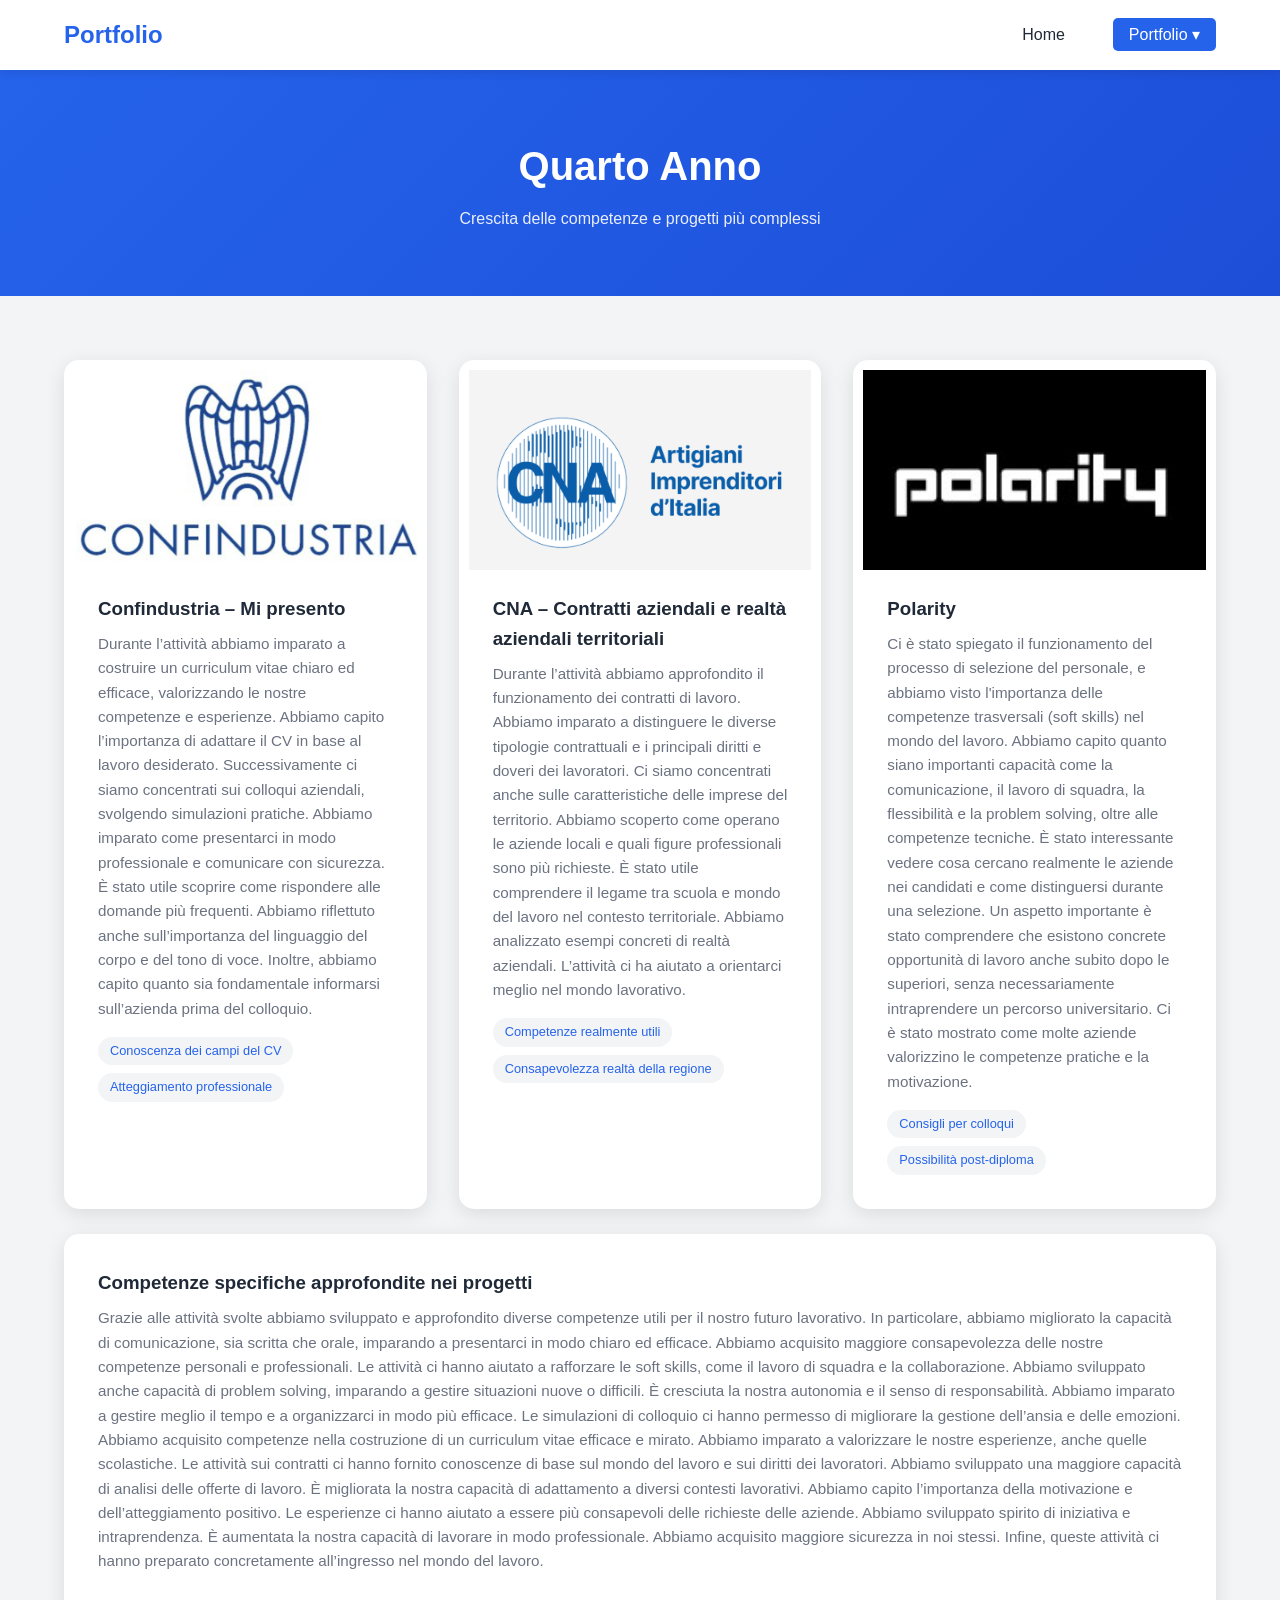
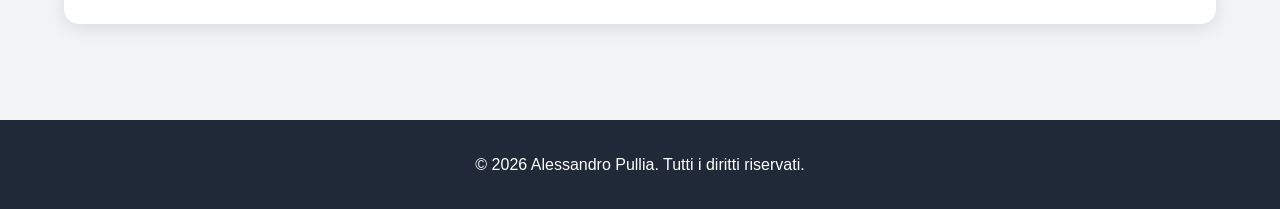
==== quartoAnno.html @ db017f82 "Add files via upload" ====
<!DOCTYPE html>
<html lang="it">
<head>
    <meta charset="UTF-8">
    <meta name="viewport" content="width=device-width, initial-scale=1.0">
    <title>Quarto Anno | Portfolio</title>
        <link rel="stylesheet" href="style.css">
</head>
<body>
    <header>
        <nav class="navbar">
            <div class="logo">Portfolio</div>
            <ul class="nav-links">
                <li><a href="index.html">Home</a></li>
                <li class="dropdown">
                    <a href="#" class="active">Portfolio ▾</a>
                    <ul class="dropdown-menu">
                        <li><a href="terzoAnno.html">Terzo Anno</a></li>
                        <li><a href="quartoAnno.html">Quarto Anno</a></li>
                        <li><a href="quintoAnno.html">Quinto Anno</a></li>
                    </ul>
                </li>
            </ul>
        </nav>
    </header>

    <section class="page-header">
        <h1>Quarto Anno</h1>
        <p>Crescita delle competenze e progetti più complessi</p>
    </section>

    <section class="projects-section">
        <div class="projects-grid">
            
            <div class="project-card">
                <div class="project-image">
                    <img src="Confindustria.png" alt="Progetto 4">
                </div>
                <div class="project-info">
                    <h3>Confindustria – Mi presento</h3>
                    <p>Durante l’attività abbiamo imparato a costruire un curriculum vitae chiaro ed efficace, valorizzando le nostre competenze e esperienze.
                    Abbiamo capito l’importanza di adattare il CV in base al lavoro desiderato.
                    Successivamente ci siamo concentrati sui colloqui aziendali, svolgendo simulazioni pratiche.
                    Abbiamo imparato come presentarci in modo professionale e comunicare con sicurezza.
                    È stato utile scoprire come rispondere alle domande più frequenti.
                    Abbiamo riflettuto anche sull’importanza del linguaggio del corpo e del tono di voce.
                    Inoltre, abbiamo capito quanto sia fondamentale informarsi sull’azienda prima del colloquio.</p>
                    <div class="project-tags">
                        <span class="tag">Conoscenza dei campi del CV</span>
                        <span class="tag">Atteggiamento professionale</span>
                    </div>
                </div>
            </div>

            <div class="project-card">
                <div class="project-image">
                    <img src="cna.png" alt="Progetto 5">
                </div>
                <div class="project-info">
                    <h3>CNA – Contratti aziendali e realtà aziendali territoriali</h3>
                    <p>Durante l’attività abbiamo approfondito il funzionamento dei contratti di lavoro.
                    Abbiamo imparato a distinguere le diverse tipologie contrattuali e i principali diritti e doveri dei lavoratori.
                    Ci siamo concentrati anche sulle caratteristiche delle imprese del territorio.
                    Abbiamo scoperto come operano le aziende locali e quali figure professionali sono più richieste.
                    È stato utile comprendere il legame tra scuola e mondo del lavoro nel contesto territoriale.
                    Abbiamo analizzato esempi concreti di realtà aziendali.
                    L’attività ci ha aiutato a orientarci meglio nel mondo lavorativo.</p>
                    <div class="project-tags">
                        <span class="tag">Competenze realmente utili</span>
                        <span class="tag">Consapevolezza realtà della regione</span>
                    </div>
                </div>
            </div>

            <div class="project-card">
                <div class="project-image">
                    <img src="Polarity.png" alt="Progetto 6">
                </div>
                <div class="project-info">
                    <h3>Polarity</h3>
                    <p>
                    Ci è stato spiegato il funzionamento del processo di selezione del personale, e abbiamo visto l'importanza delle competenze 
                    trasversali (soft skills) nel mondo del lavoro.
                    Abbiamo capito quanto siano importanti capacità come la comunicazione, il lavoro di squadra, la flessibilità e la 
                    problem solving, oltre alle competenze tecniche.
                    È stato interessante vedere cosa cercano realmente le aziende nei candidati e come distinguersi durante una selezione.
                    Un aspetto importante è stato comprendere che esistono concrete opportunità di lavoro anche subito dopo le superiori, 
                    senza necessariamente intraprendere un percorso universitario.
                    Ci è stato mostrato come molte aziende valorizzino le competenze pratiche e la motivazione.</p>
                    <div class="project-tags">
                        <span class="tag">Consigli per colloqui</span>
                        <span class="tag">Possibilità post-diploma</span>
                    </div>
                </div>
            </div>

        </div>

        <br>
        <div class="project-card">
                <div class="project-info">
                    <h3>Competenze specifiche approfondite nei progetti</h3>
                    <p>
                        Grazie alle attività svolte abbiamo sviluppato e approfondito diverse competenze utili per il nostro futuro lavorativo.
                        In particolare, abbiamo migliorato la capacità di comunicazione, sia scritta che orale, imparando a presentarci in modo chiaro ed efficace.
                        Abbiamo acquisito maggiore consapevolezza delle nostre competenze personali e professionali.
                        Le attività ci hanno aiutato a rafforzare le soft skills, come il lavoro di squadra e la collaborazione.
                        Abbiamo sviluppato anche capacità di problem solving, imparando a gestire situazioni nuove o difficili.
                        È cresciuta la nostra autonomia e il senso di responsabilità.
                        Abbiamo imparato a gestire meglio il tempo e a organizzarci in modo più efficace.
                        Le simulazioni di colloquio ci hanno permesso di migliorare la gestione dell’ansia e delle emozioni.
                        Abbiamo acquisito competenze nella costruzione di un curriculum vitae efficace e mirato.
                        Abbiamo imparato a valorizzare le nostre esperienze, anche quelle scolastiche.
                        Le attività sui contratti ci hanno fornito conoscenze di base sul mondo del lavoro e sui diritti dei lavoratori.
                        Abbiamo sviluppato una maggiore capacità di analisi delle offerte di lavoro.
                        È migliorata la nostra capacità di adattamento a diversi contesti lavorativi.
                        Abbiamo capito l’importanza della motivazione e dell’atteggiamento positivo.
                        Le esperienze ci hanno aiutato a essere più consapevoli delle richieste delle aziende.
                        Abbiamo sviluppato spirito di iniziativa e intraprendenza.
                        È aumentata la nostra capacità di lavorare in modo professionale.
                        Abbiamo acquisito maggiore sicurezza in noi stessi.
                        Infine, queste attività ci hanno preparato concretamente all’ingresso nel mondo del lavoro.
                    </p>
                    <div class="project-tags">
                        
                    </div>
                </div>
            </div>

    </section>

    <footer>
        <p>&copy; 2026 Alessandro Pullia. Tutti i diritti riservati.</p>
    </footer>
</body>
</html>
---- style.css ----
/* Reset e base */
* {
    margin: 0;
    padding: 0;
    box-sizing: border-box;
}
:root {
    --primary: #2563eb;
    --primary-dark: #1d4ed8;
    --dark: #1f2937;
    --light: #f3f4f6;
    --white: #ffffff;
    --gray: #6b7280;
}
body {
    font-family: 'Segoe UI', Tahoma, Geneva, Verdana, sans-serif;
    line-height: 1.6;
    color: var(--dark);
    background-color: var(--light);
}
a {
    text-decoration: none;
    color: inherit;
}
ul {
    list-style: none;
}
/* Navbar */
.navbar {
    display: flex;
    justify-content: space-between;
    align-items: center;
    padding: 1rem 5%;
    background-color: var(--white);
    box-shadow: 0 2px 10px rgba(0, 0, 0, 0.1);
    position: sticky;
    top: 0;
    z-index: 100;
}
.logo {
    font-size: 1.5rem;
    font-weight: bold;
    color: var(--primary);
}
.nav-links {
    display: flex;
    gap: 2rem;
}
.nav-links a {
    padding: 0.5rem 1rem;
    border-radius: 5px;
    transition: background-color 0.3s, color 0.3s;
}
.nav-links a:hover,
.nav-links a.active {
    background-color: var(--primary);
    color: var(--white);
}
/* Dropdown */
.dropdown {
    position: relative;
}
.dropdown-menu {
    position: absolute;
    top: 100%;
    left: 0;
    background-color: var(--white);
    min-width: 180px;
    box-shadow: 0 4px 15px rgba(0, 0, 0, 0.15);
    border-radius: 8px;
    opacity: 0;
    visibility: hidden;
    transform: translateY(10px);
    transition: all 0.3s;
}
.dropdown:hover .dropdown-menu {
    opacity: 1;
    visibility: visible;
    transform: translateY(0);
}
.dropdown-menu li a {
    display: block;
    padding: 0.75rem 1rem;
    border-radius: 0;
}
.dropdown-menu li:first-child a {
    border-radius: 8px 8px 0 0;
}
.dropdown-menu li:last-child a {
    border-radius: 0 0 8px 8px;
}
/* About Me Section */
.about-me {
    padding: 10px;
    background-color: var(--white);
}
.about-container {
    max-width: 1300px;
    margin: 0 auto;
    display: grid;
    grid-template-columns: 500px 1fr;
    gap: 3rem;
    align-items: start;
}
.profile-image {
    width: 110%;
    aspect-ratio: 1;
    border-radius: 20px;
    overflow: hidden;
    background-color: var(--light);
    position: relative;
    top: 65px;
    left: -100px;
}
.profile-image img {
    width: 100%;
    height: 100%;
    object-fit: cover;
}
.about-content h1 {
    font-size: 2.5rem;
    margin-bottom: 1rem;
}
.highlight {
    color: var(--primary);
}
.bio {
    font-size: 1.1rem;
    color: var(--gray);
    margin-bottom: 2rem;
}
#img1{
    height:150px;
}
.contacts h2 {
    font-size: 1.3rem;
    margin-bottom: 1rem;
    color: var(--dark);
}
.contact-list {
    display: flex;
    flex-direction: column;
    gap: 0.75rem;
}
.contact-list li {
    display: flex;
    align-items: center;
    gap: 0.75rem;
}
.contact-list .icon {
    font-size: 1.2rem;
}
.contact-list a {
    color: var(--primary);
    transition: color 0.3s;
}
.contact-list a:hover {
    color: var(--primary-dark);
}
/* Portfolio Preview */
.portfolio-preview {
    padding: 4rem 5%;
}
.portfolio-preview h2 {
    text-align: center;
    font-size: 2rem;
    margin-bottom: 2rem;
}
.year-cards {
    display: grid;
    grid-template-columns: repeat(auto-fit, minmax(280px, 1fr));
    gap: 2rem;
    max-width: 1000px;
    margin: 0 auto;
}
.year-card {
    background: linear-gradient(135deg, var(--primary), var(--primary-dark));
    border-radius: 15px;
    padding: 3rem 2rem;
    text-align: center;
    color: var(--white);
    transition: transform 0.3s, box-shadow 0.3s;
}
.year-card:hover {
    transform: translateY(-10px);
    box-shadow: 0 15px 40px rgba(37, 99, 235, 0.3);
}
.year-card h3 {
    font-size: 1.5rem;
    margin-bottom: 0.5rem;
}
.year-card p {
    opacity: 0.9;
}
/* Page Header (per le sottopagine) */
.page-header {
    background: linear-gradient(135deg, var(--primary), var(--primary-dark));
    color: var(--white);
    padding: 4rem 5%;
    text-align: center;
}
.page-header h1 {
    font-size: 2.5rem;
    margin-bottom: 0.5rem;
}
.page-header p {
    opacity: 0.9;
}
/* Projects Grid */
.projects-section {
    padding: 4rem 5%;
    max-width: 1600px;
    margin: 0 auto;
}
.projects-grid {
    display: grid;
    grid-template-columns: repeat(auto-fit, minmax(300px, 1fr));
    gap: 2rem;
}
.project-card {
    background-color: var(--white);
    border-radius: 15px;
    overflow: hidden;
    box-shadow: 0 5px 20px rgba(0, 0, 0, 0.1);
    transition: transform 0.3s;
    padding: 10px;;
}
.project-card:hover {
    transform: translateY(-5px);
}
.project-image {
    width: 100%;
    height: 200px;
    background-color: var(--light);
    overflow: hidden;
}
.project-image img {
    width: 100%;
    height: 100%;
    object-fit: cover;
}
.project-info {
    padding: 1.5rem;
}
.project-info h3 {
    margin-bottom: 0.5rem;
    color: var(--dark);
}
.project-info p {
    color: var(--gray);
    font-size: 0.95rem;
    margin-bottom: 1rem;
}
.project-tags {
    display: flex;
    flex-wrap: wrap;
    gap: 0.5rem;
}
.tag {
    background-color: var(--light);
    padding: 0.25rem 0.75rem;
    border-radius: 20px;
    font-size: 0.8rem;
    color: var(--primary);
}
/* Footer */
footer {
    background-color: var(--dark);
    color: var(--white);
    text-align: center;
    padding: 2rem;
    margin-top: 2rem;
}
/* Responsive */
@media (max-width: 768px) {
    .about-container {
        grid-template-columns: 1fr;
        text-align: center;
    }
    
    .profile-image {
        max-width: 250px;
        margin: 0 auto;
    }
    
    .contact-list {
        align-items: center;
    }
    
    .navbar {
        flex-direction: column;
        gap: 1rem;
    }
    
    .nav-links {
        flex-wrap: wrap;
        justify-content: center;
    }
}
#comp{
    position: absolute;
    bottom: 100px;
}
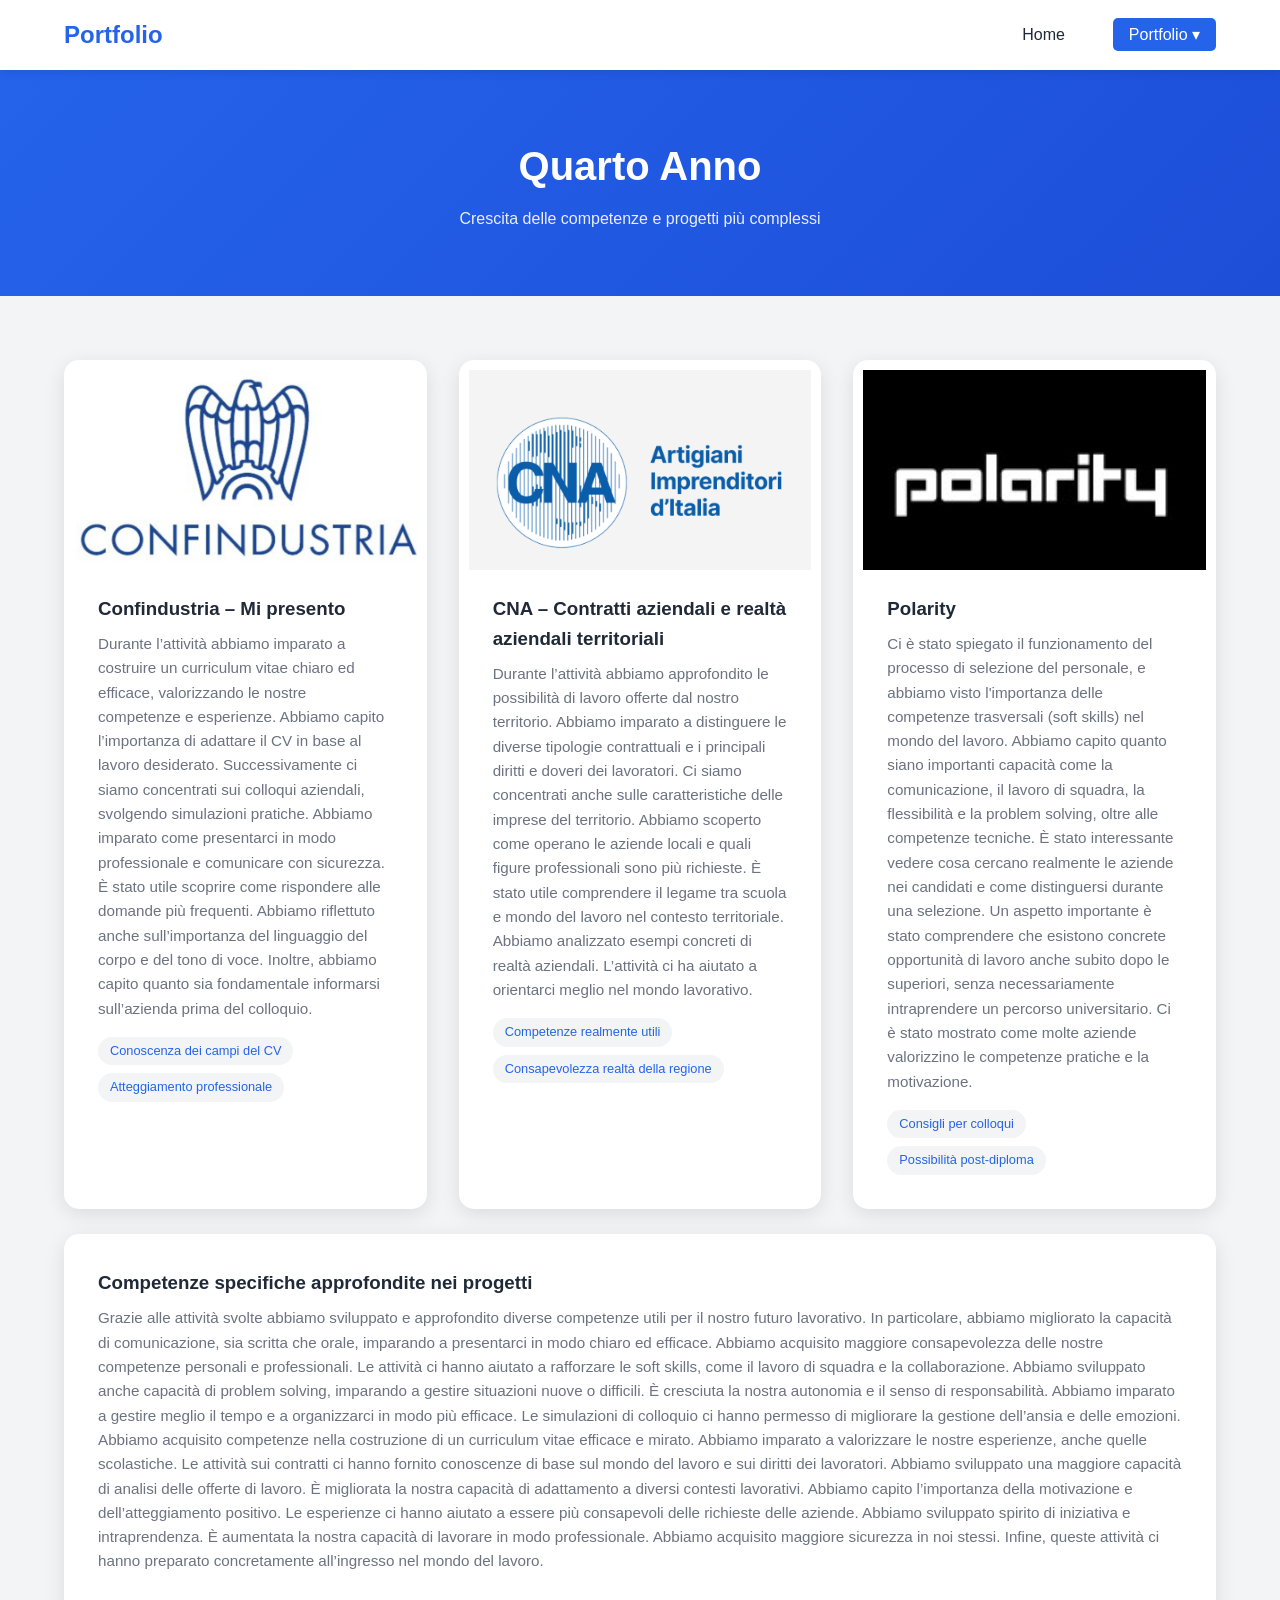
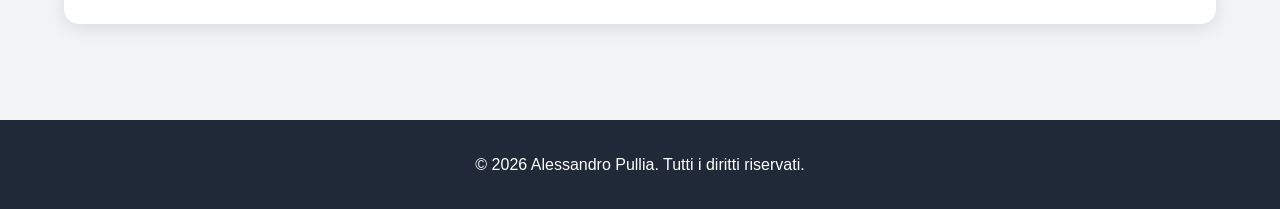
==== commit 42d81b4f: "Reformat quartoAnno.html with proper HTML structure" ====
--- a/quartoAnno.html
+++ b/quartoAnno.html
@@ -58,7 +58,7 @@
                 </div>
                 <div class="project-info">
                     <h3>CNA – Contratti aziendali e realtà aziendali territoriali</h3>
-                    <p>Durante l’attività abbiamo approfondito il funzionamento dei contratti di lavoro.
+                    <p>Durante l’attività abbiamo approfondito le possibilità di lavoro offerte dal nostro territorio.
                     Abbiamo imparato a distinguere le diverse tipologie contrattuali e i principali diritti e doveri dei lavoratori.
                     Ci siamo concentrati anche sulle caratteristiche delle imprese del territorio.
                     Abbiamo scoperto come operano le aziende locali e quali figure professionali sono più richieste.
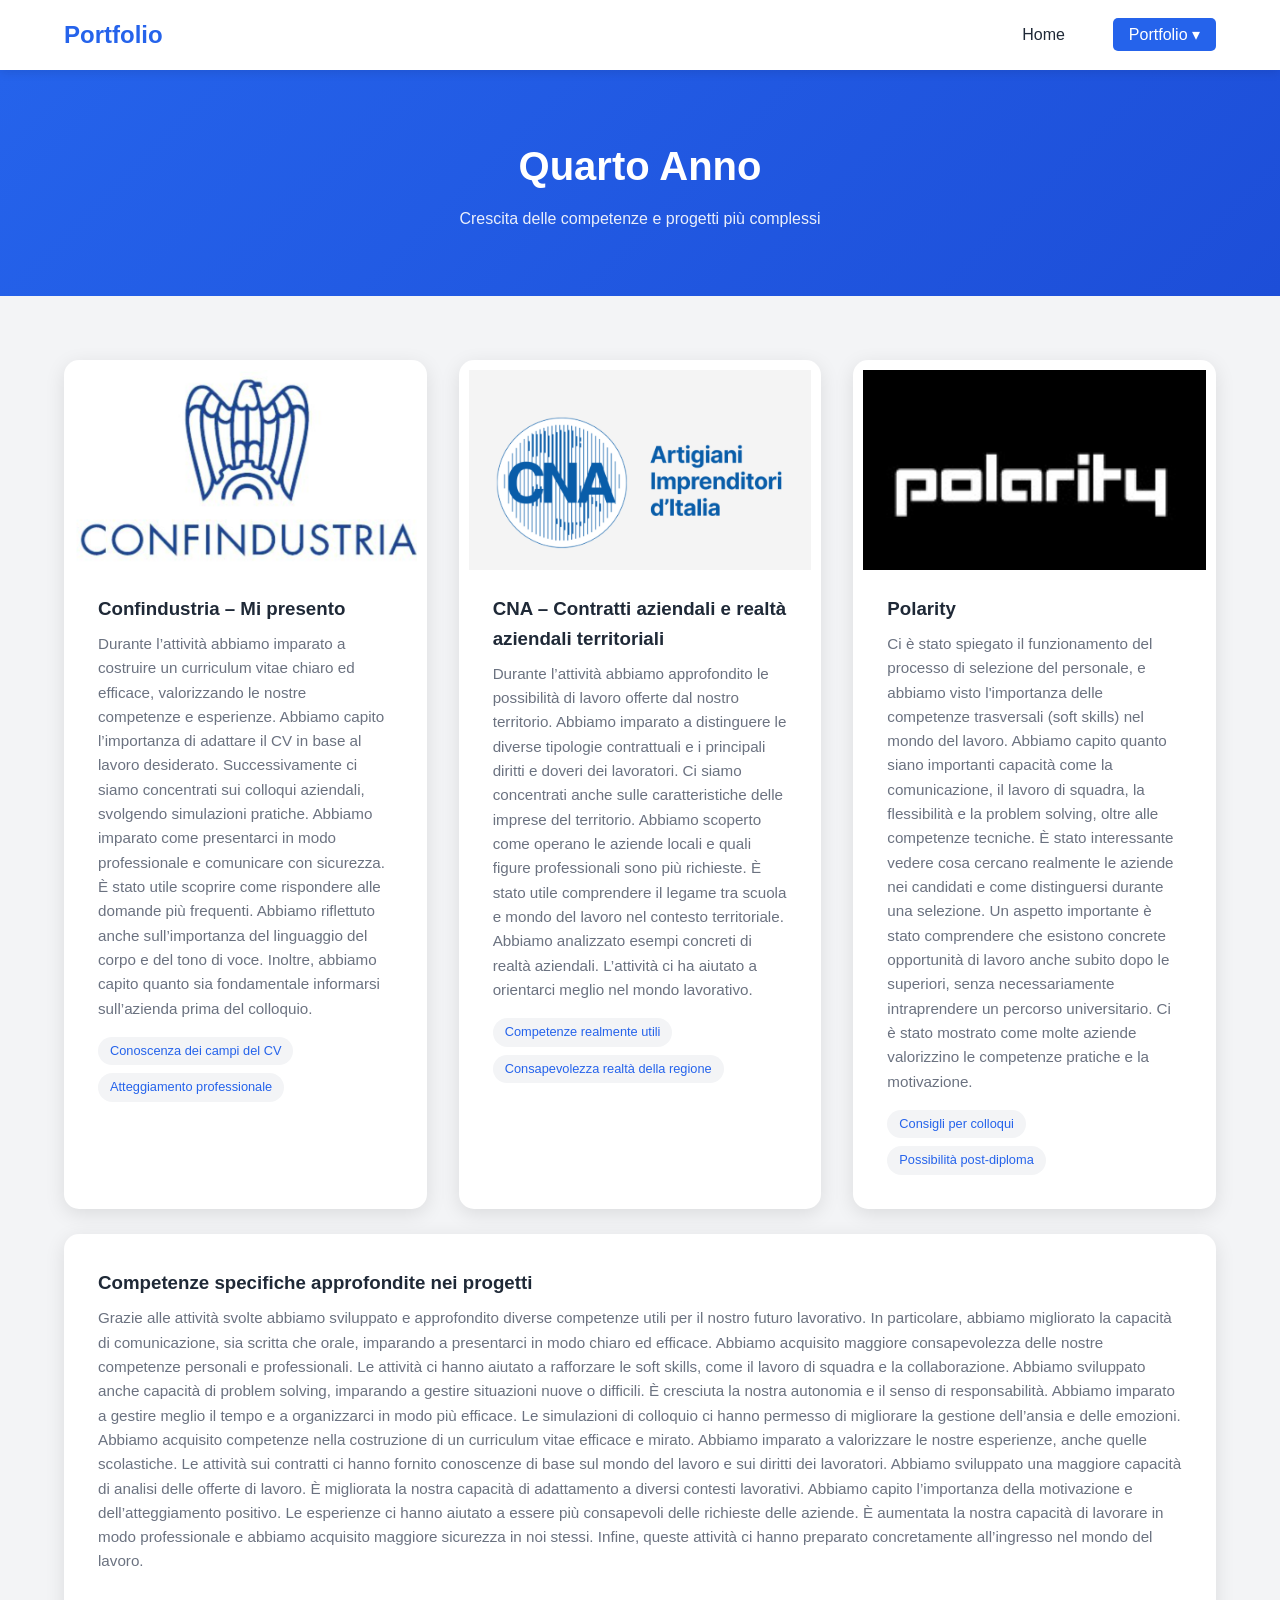
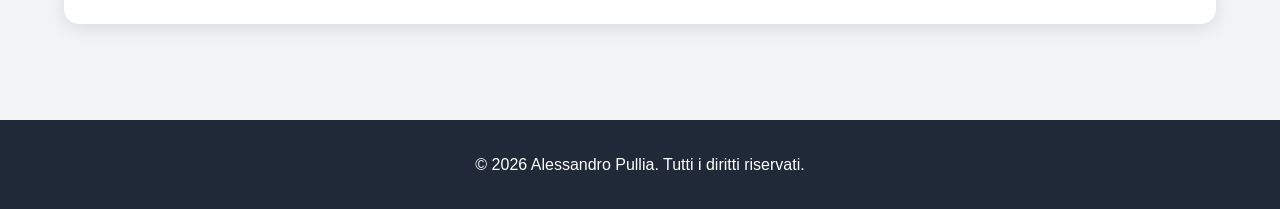
==== commit 11b4caed: "Update quartoAnno.html" ====
--- a/quartoAnno.html
+++ b/quartoAnno.html
@@ -116,9 +116,8 @@
                         È migliorata la nostra capacità di adattamento a diversi contesti lavorativi.
                         Abbiamo capito l’importanza della motivazione e dell’atteggiamento positivo.
                         Le esperienze ci hanno aiutato a essere più consapevoli delle richieste delle aziende.
-                        Abbiamo sviluppato spirito di iniziativa e intraprendenza.
-                        È aumentata la nostra capacità di lavorare in modo professionale.
-                        Abbiamo acquisito maggiore sicurezza in noi stessi.
+                        È aumentata la nostra capacità di lavorare in modo professionale 
+                        e abbiamo acquisito maggiore sicurezza in noi stessi.
                         Infine, queste attività ci hanno preparato concretamente all’ingresso nel mondo del lavoro.
                     </p>
                     <div class="project-tags">
